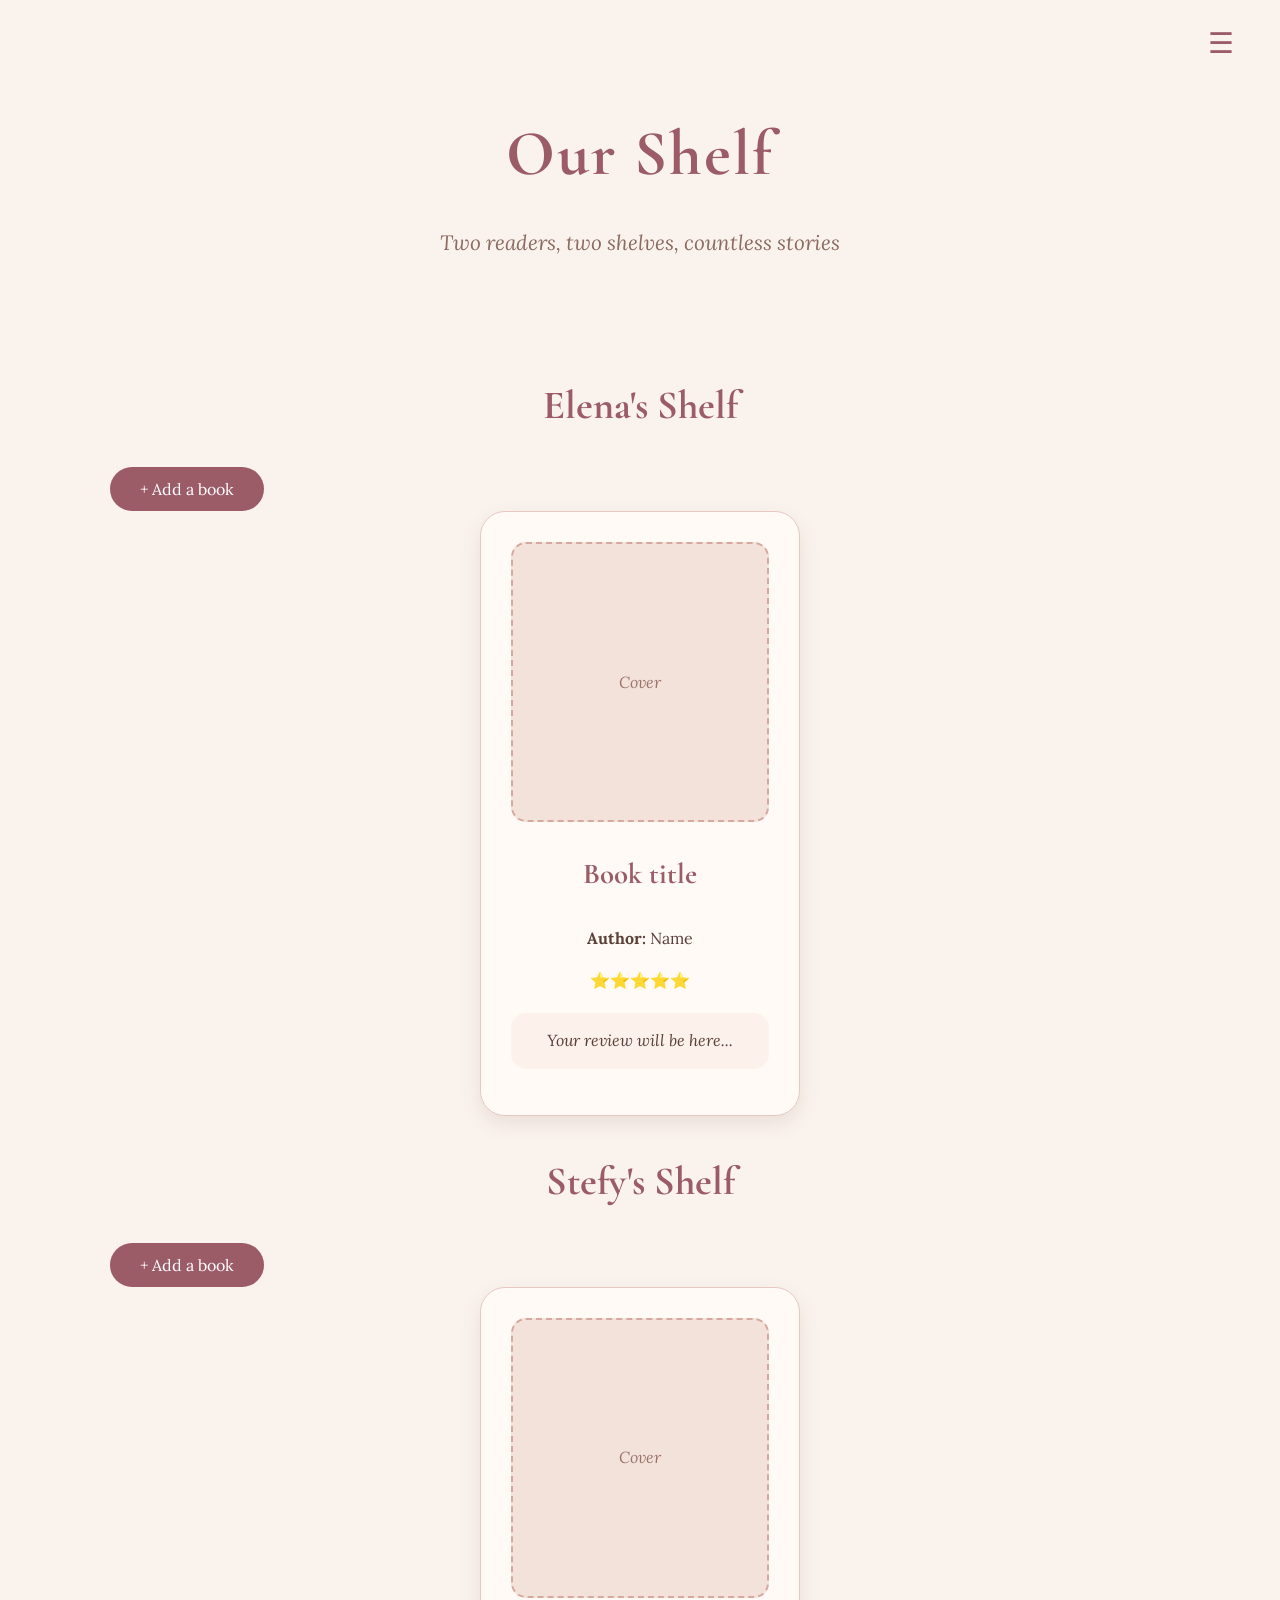
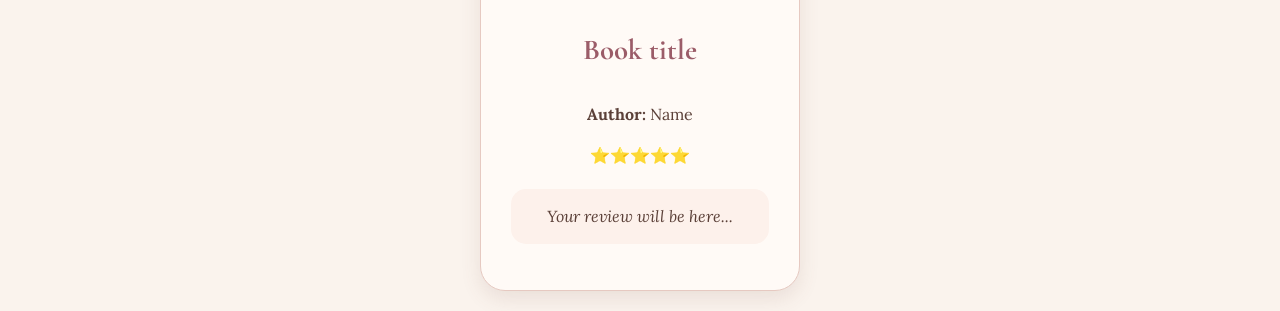
==== shelf.html @ e3ed8a99 "Fix formatting of meta charset tag in shelf.html" ====
<!DOCTYPE html>
<html lang="it">

<head>

    <meta charset="UTF-8"> 
    <meta name="viewport" content="width=device-width, initial-scale=1.0">

    <title>Our Shelf | The Secret Shelf</title>

    <link rel="stylesheet" href="style.css">

</head>


<body>


<nav class="dropdown-menu">

    <button class="menu-button">
        ☰
    </button>

    <div class="dropdown-content">

        <a href="index.html">Home</a>
        <a href="shelf.html">Shelf</a>
        <a href="#">The Rankings</a>
        <a href="#">Book Talks</a>
        <a href="#">TBR List</a>

    </div>

</nav>



<header class="hero">

    <h1>Our Shelf</h1>

    <p class="subtitle">
        Two readers, two shelves, countless stories
    </p>

</header>



<main>
<div class="shelves-container">


<section class="shelf-section">

    <h2>Elena's Shelf</h2>

    <button class="add-button">
        + Add a book
    </button>

    <div class="reading-container">

        <div class="book-card">

            <div class="cover-placeholder">
                Cover
            </div>

            <h3>Book title</h3>

            <p><strong>Author:</strong> Name</p>

            <p>⭐⭐⭐⭐⭐</p>

            <p class="notes">
                Your review will be here...
            </p>

        </div>

    </div>

</section>



<section class="shelf-section">

    <h2>Stefy's Shelf</h2>

    <button class="add-button">
        + Add a book
    </button>


    <div class="reading-container">

        <div class="book-card">

            <div class="cover-placeholder">
                Cover
            </div>

            <h3>Book title</h3>

            <p><strong>Author:</strong> Name</p>

            <p>⭐⭐⭐⭐⭐</p>

            <p class="notes">
                Your review will be here...
            </p>

        </div>

    </div>

</section>


</div>




</main>


</body>

</html>
---- style.css ----
/* THE SECRET SHELF - Main Style */

@import url('https://fonts.googleapis.com/css2?family=Cormorant+Garamond:wght@500;600;700&family=Lora:wght@400;500&display=swap');


* {
    box-sizing: border-box;
}


body {
    margin: 0;
    padding: 0;
    background-color: #faf3ed;
    color: #5b4038;
    font-family: 'Lora', serif;
    line-height: 1.6;
}


/* Titolo principale */

.hero {
    text-align: center;
    padding: 60px 20px 40px;
}


.hero h1 {
    font-family: 'Cormorant Garamond', serif;
    font-size: 4rem;
    color: #9b5c68;
    margin-bottom: 10px;
    letter-spacing: 2px;
}


.subtitle {
    font-size: 1.3rem;
    font-style: italic;
    color: #8b6b62;
}



/* Contenitore generale */

main {
    max-width: 1100px;
    margin: auto;
    padding: 20px;
}


/* Card generali */

.card,
.book-card {
    background-color: #fffaf6;
    border: 1px solid #e6c9c1;
    border-radius: 25px;
    padding: 30px;
    box-shadow: 0 8px 20px rgba(120, 80, 70, 0.12);
}


/* Introduzione */

.intro {
    text-align: center;
    margin-bottom: 50px;
    font-size: 1.1rem;
}



/* Titoli sezioni */

h2 {
    font-family: 'Cormorant Garamond', serif;
    text-align: center;
    color: #9b5c68;
    font-size: 2.5rem;
    margin-bottom: 30px;
}



/* Currently Reading */

.reading-container {
    display: flex;
    gap: 30px;
    justify-content: center;
    flex-wrap: wrap;
}


.book-card {
    width: 320px;
    text-align: center;
}


.book-card h3 {
    font-family: 'Cormorant Garamond', serif;
    color: #9b5c68;
    font-size: 1.8rem;
}


/* Spazio copertina */

.cover-placeholder {
    height: 280px;
    background-color: #f3e2da;
    border: 2px dashed #d5a9a0;
    border-radius: 15px;

    display: flex;
    align-items: center;
    justify-content: center;

    color: #9b756c;
    font-style: italic;

    margin-bottom: 20px;
}


/* Note libro */

.notes {
    margin-top: 20px;
    padding: 15px;
    background-color: #fdf1eb;
    border-radius: 15px;
    font-style: italic;
}



/* About Us */

.about {
    margin-top: 50px;
    min-height: 250px;
    text-align: center;
}


.empty-space {
    color: #a88b82;
    font-style: italic;
}



/* Mobile */

@media (max-width: 700px) {

    .hero h1 {
        font-size: 3rem;
    }

    .book-card {
        width: 100%;
    }

}

/* Dropdown Menu */

.dropdown-menu {
    position: absolute;
    top: 25px;
    right: 40px;
    z-index: 10;
}


.menu-button {
    background: none;
    border: none;

    font-size: 1.8rem;

    color: #9b5c68;
    cursor: pointer;

    transition: 0.3s;
}


.menu-button:hover {
    color: #c47b86;
    transform: scale(1.1);
}


.dropdown-content {
    display: none;
    position: absolute;

    right: 0;
    top: 35px;

    background-color: #fffaf6;

    border: 1px solid #e6c9c1;
    border-radius: 15px;

    padding: 15px;

    width: 180px;

    box-shadow: 0 8px 20px rgba(120, 80, 70, 0.12);
}


.dropdown-content a {
    display: block;

    text-decoration: none;

    font-family: 'Lora', serif;
    color: #6d5048;

    padding: 8px;

    transition: 0.3s;
}


.dropdown-content a:hover {
    color: #9b5c68;
    padding-left: 15px;
}


.dropdown-menu:hover .dropdown-content {
    display: block;
}

/* Add book button */

.add-section {
    text-align: center;
    margin-bottom: 40px;
}


.add-button {

    background-color: #9b5c68;
    color: white;

    border: none;
    border-radius: 25px;

    padding: 12px 30px;

    font-family: 'Lora', serif;
    font-size: 1rem;

    cursor: pointer;

    transition: 0.3s;
}


.add-button:hover {

    background-color: #c47b86;

    transform: translateY(-3px);

}
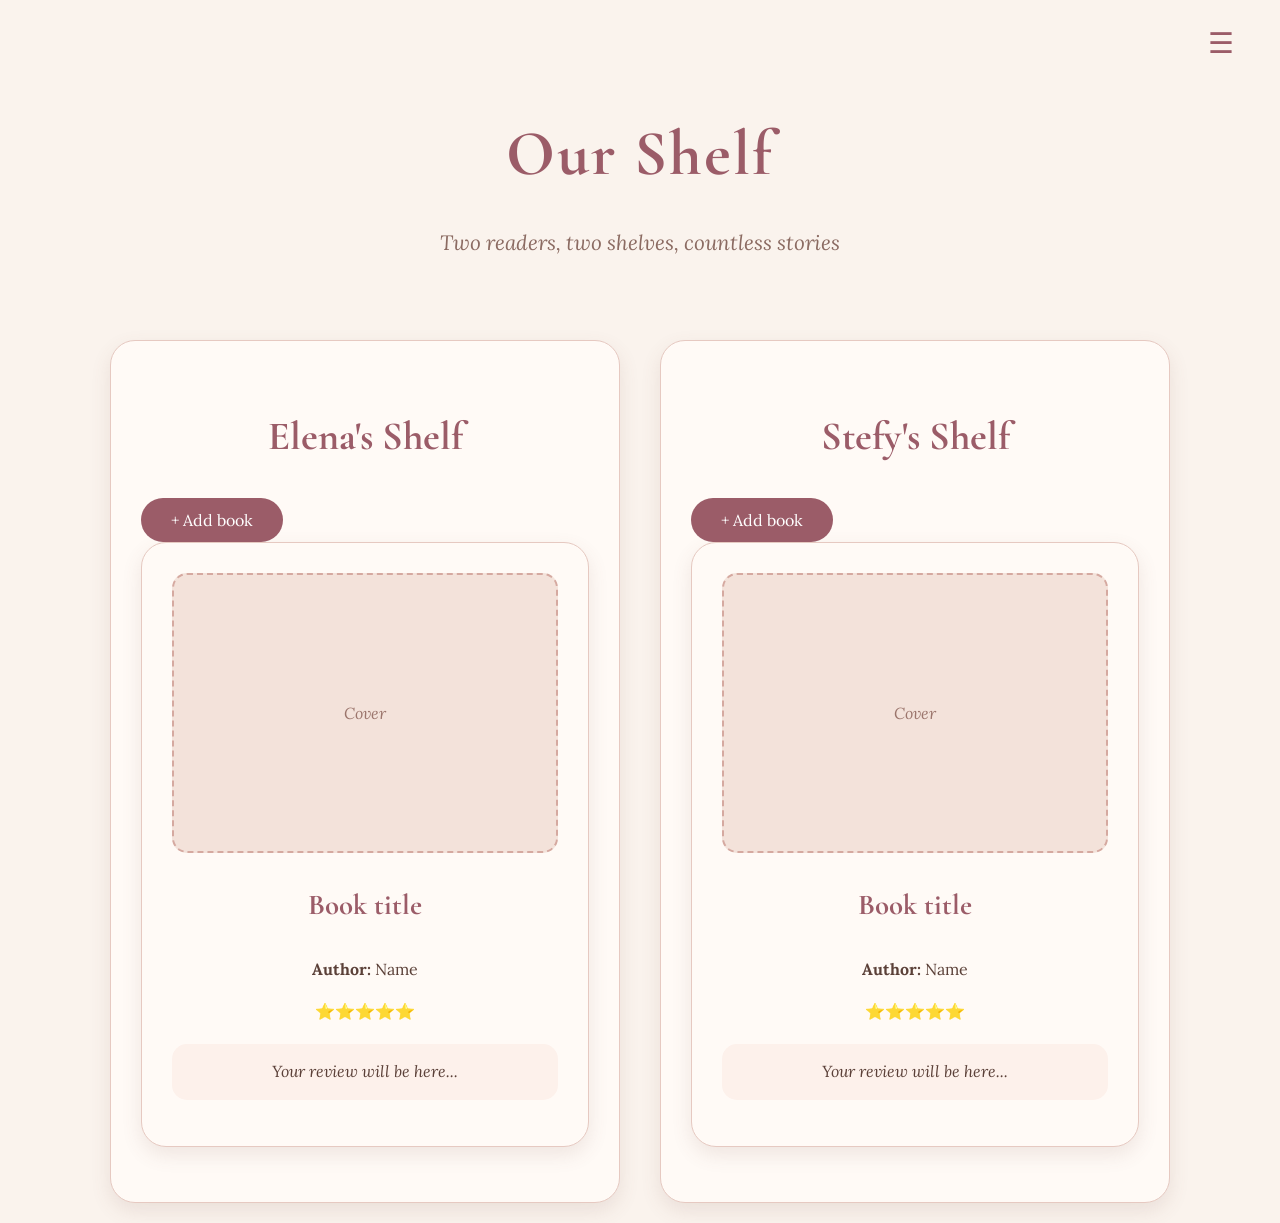
==== commit 7fdd5993: "Update shelf.html for better structure and accessibility Refactor HTML structure and improve accessi" ====
--- a/shelf.html
+++ b/shelf.html
@@ -1,134 +1,192 @@
+
 <!DOCTYPE html>
 <html lang="it">
-
 <head>
-
-    <meta charset="UTF-8"> 
+    <meta charset="UTF-8">
     <meta name="viewport" content="width=device-width, initial-scale=1.0">
-
     <title>Our Shelf | The Secret Shelf</title>
-
     <link rel="stylesheet" href="style.css">
-
 </head>
-
 
 <body>
 
-
 <nav class="dropdown-menu">
-
-    <button class="menu-button">
-        ☰
-    </button>
-
+    <button class="menu-button" aria-label="Open menu">☰</button>
     <div class="dropdown-content">
-
         <a href="index.html">Home</a>
         <a href="shelf.html">Shelf</a>
         <a href="#">The Rankings</a>
         <a href="#">Book Talks</a>
         <a href="#">TBR List</a>
+    </div>
+</nav>
+
+<header class="hero">
+    <h1>Our Shelf</h1>
+    <p class="subtitle">Two readers, two shelves, countless stories</p>
+</header>
+
+<main>
+    <div class="shelves-container">
+
+        <!-- ELENA -->
+        <section class="shelf-section">
+            <h2>Elena's Shelf</h2>
+
+            <button class="add-button" type="button">+ Add book</button>
+
+            <form class="book-form" hidden>
+                <h3>Add a new book</h3>
+
+                <label>Book title
+                    <input name="title" type="text" required placeholder="Enter the title">
+                </label>
+
+                <label>Author
+                    <input name="author" type="text" required placeholder="Enter the author">
+                </label>
+
+                <label>Rating (1–5)
+                    <select name="rating" required>
+                        <option value="5" selected>5 stars</option>
+                        <option value="4">4 stars</option>
+                        <option value="3">3 stars</option>
+                        <option value="2">2 stars</option>
+                        <option value="1">1 star</option>
+                    </select>
+                </label>
+
+                <label>Your review
+                    <textarea name="review" rows="3" placeholder="What did you think of the book?"></textarea>
+                </label>
+
+                <div class="form-buttons">
+                    <button type="submit" class="add-button">Save book</button>
+                    <button type="button" class="cancel-button">Cancel</button>
+                </div>
+            </form>
+
+            <div class="reading-container">
+                <div class="book-card">
+                    <div class="cover-placeholder">Cover</div>
+                    <h3>Book title</h3>
+                    <p><strong>Author:</strong> Name</p>
+                    <p>⭐⭐⭐⭐⭐</p>
+                    <p class="notes">Your review will be here...</p>
+                </div>
+            </div>
+        </section>
+
+        <!-- STEFY -->
+        <section class="shelf-section">
+            <h2>Stefy's Shelf</h2>
+
+            <button class="add-button" type="button">+ Add book</button>
+
+            <form class="book-form" hidden>
+                <h3>Add a new book</h3>
+
+                <label>Book title
+                    <input name="title" type="text" required placeholder="Enter the title">
+                </label>
+
+                <label>Author
+                    <input name="author" type="text" required placeholder="Enter the author">
+                </label>
+
+                <label>Rating (1–5)
+                    <select name="rating" required>
+                        <option value="5" selected>5 stars</option>
+                        <option value="4">4 stars</option>
+                        <option value="3">3 stars</option>
+                        <option value="2">2 stars</option>
+                        <option value="1">1 star</option>
+                    </select>
+                </label>
+
+                <label>Your review
+                    <textarea name="review" rows="3" placeholder="What did you think of the book?"></textarea>
+                </label>
+
+                <div class="form-buttons">
+                    <button type="submit" class="add-button">Save book</button>
+                    <button type="button" class="cancel-button">Cancel</button>
+                </div>
+            </form>
+
+            <div class="reading-container">
+                <div class="book-card">
+                    <div class="cover-placeholder">Cover</div>
+                    <h3>Book title</h3>
+                    <p><strong>Author:</strong> Name</p>
+                    <p>⭐⭐⭐⭐⭐</p>
+                    <p class="notes">Your review will be here...</p>
+                </div>
+            </div>
+        </section>
 
     </div>
-
-</nav>
-
-
-
-<header class="hero">
-
-    <h1>Our Shelf</h1>
-
-    <p class="subtitle">
-        Two readers, two shelves, countless stories
-    </p>
-
-</header>
-
-
-
-<main>
-<div class="shelves-container">
-
-
-<section class="shelf-section">
-
-    <h2>Elena's Shelf</h2>
-
-    <button class="add-button">
-        + Add a book
-    </button>
-
-    <div class="reading-container">
-
-        <div class="book-card">
-
-            <div class="cover-placeholder">
-                Cover
-            </div>
-
-            <h3>Book title</h3>
-
-            <p><strong>Author:</strong> Name</p>
-
-            <p>⭐⭐⭐⭐⭐</p>
-
-            <p class="notes">
-                Your review will be here...
-            </p>
-
-        </div>
-
-    </div>
-
-</section>
-
-
-
-<section class="shelf-section">
-
-    <h2>Stefy's Shelf</h2>
-
-    <button class="add-button">
-        + Add a book
-    </button>
-
-
-    <div class="reading-container">
-
-        <div class="book-card">
-
-            <div class="cover-placeholder">
-                Cover
-            </div>
-
-            <h3>Book title</h3>
-
-            <p><strong>Author:</strong> Name</p>
-
-            <p>⭐⭐⭐⭐⭐</p>
-
-            <p class="notes">
-                Your review will be here...
-            </p>
-
-        </div>
-
-    </div>
-
-</section>
-
-
-</div>
-
-
-
-
 </main>
 
+<script>
+document.querySelectorAll(".shelf-section").forEach(function(shelf) {
+    const addButton = shelf.querySelector(".add-button");
+    const form = shelf.querySelector(".book-form");
+    const cancelButton = shelf.querySelector(".cancel-button");
+    const readingContainer = shelf.querySelector(".reading-container");
+
+    addButton.addEventListener("click", function() {
+        form.hidden = !form.hidden;
+    });
+
+    cancelButton.addEventListener("click", function() {
+        form.reset();
+        form.hidden = true;
+    });
+
+    form.addEventListener("submit", function(event) {
+        event.preventDefault();
+
+        const title = form.elements.title.value.trim();
+        const author = form.elements.author.value.trim();
+        const rating = Number(form.elements.rating.value);
+        const review = form.elements.review.value.trim();
+
+        if (!title || !author) return;
+
+        const card = document.createElement("div");
+        card.className = "book-card";
+
+        const cover = document.createElement("div");
+        cover.className = "cover-placeholder";
+        cover.textContent = "Cover";
+
+        const heading = document.createElement("h3");
+        heading.textContent = title;
+
+        const authorLine = document.createElement("p");
+        const authorLabel = document.createElement("strong");
+        authorLabel.textContent = "Author: ";
+        authorLine.append(authorLabel, document.createTextNode(author));
+
+        const stars = document.createElement("p");
+        stars.textContent = "⭐".repeat(rating);
+
+        const notes = document.createElement("p");
+        notes.className = "notes";
+        notes.textContent = review || "No review yet.";
+
+        card.append(cover, heading, authorLine, stars, notes);
+        readingContainer.appendChild(card);
+
+        form.reset();
+        form.hidden = true;
+    });
+});
+</script>
 
 </body>
+</html>
 
 </html>
 
--- a/style.css
+++ b/style.css
@@ -277,3 +277,56 @@
     transform: translateY(-3px);
 
 }
+
+/* Personal shelves layout */
+
+.shelves-container {
+
+    display: flex;
+    gap: 40px;
+    align-items: flex-start;
+
+}
+
+
+.shelf-section {
+
+    flex: 1;
+
+    background-color: #fffaf6;
+
+    border: 1px solid #e6c9c1;
+
+    border-radius: 25px;
+
+    padding: 30px;
+
+    box-shadow: 0 8px 20px rgba(120, 80, 70, 0.12);
+
+}
+
+
+.shelf-section .reading-container {
+
+    display: block;
+
+}
+
+
+.shelf-section .book-card {
+
+    width: 100%;
+    margin-bottom: 25px;
+
+}
+
+
+@media (max-width: 800px) {
+
+    .shelves-container {
+
+        flex-direction: column;
+
+    }
+
+}
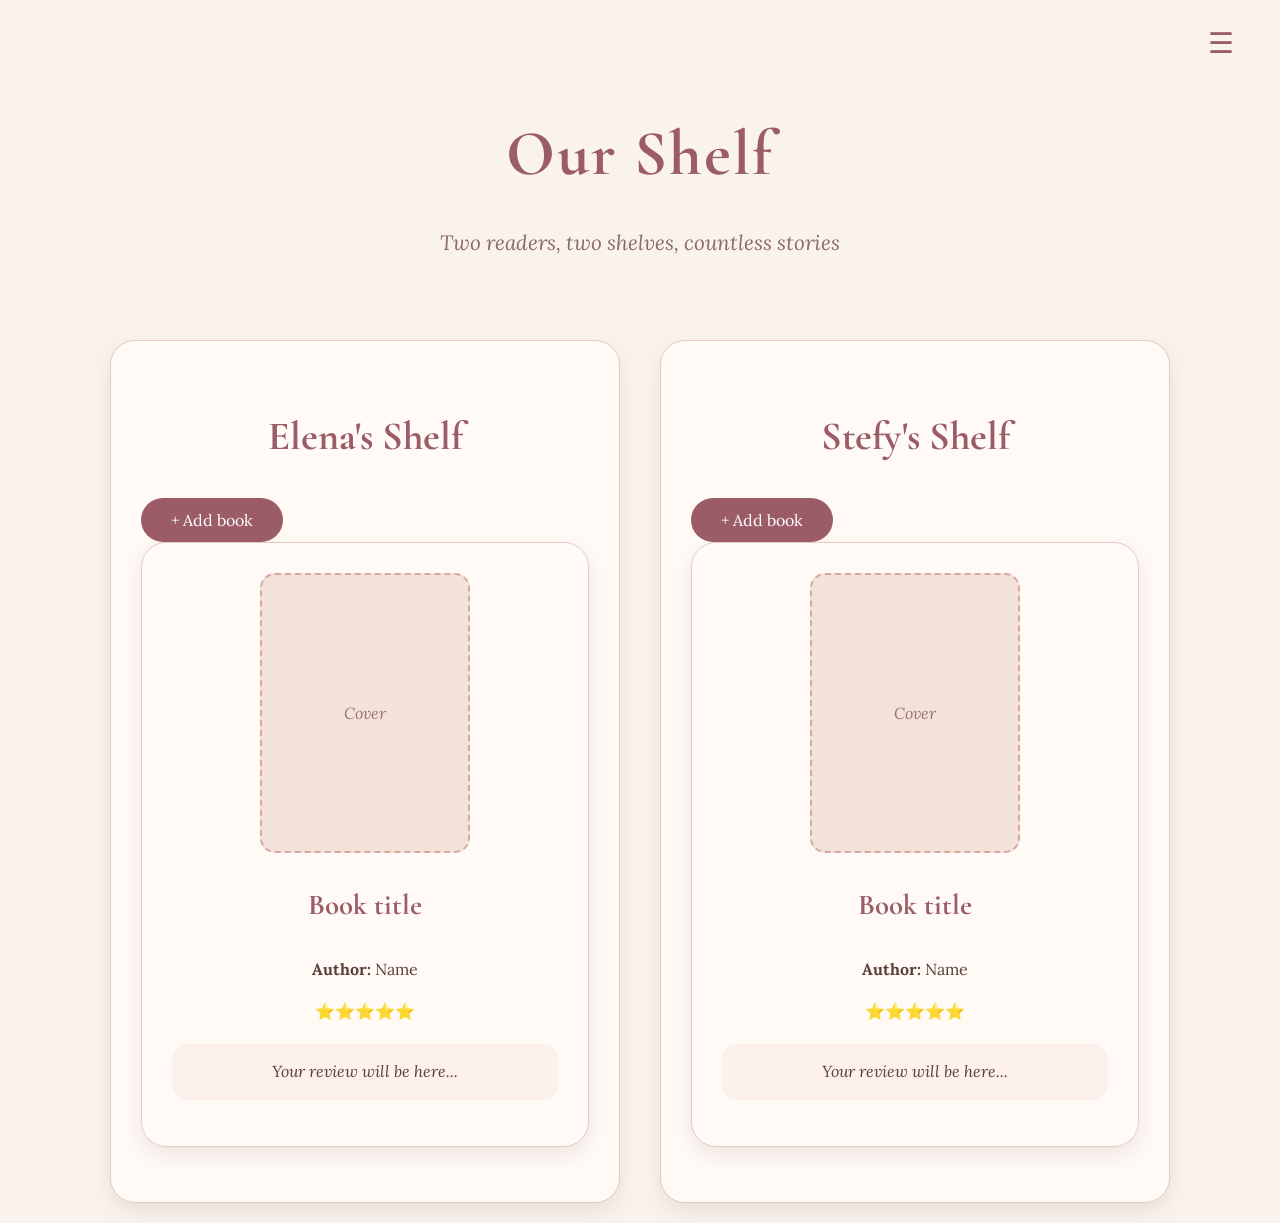
==== commit 87971a52: "Show form and focus title input on add button click" ====
--- a/shelf.html
+++ b/shelf.html
@@ -1,3 +1,4 @@
+
 
 <!DOCTYPE html>
 <html lang="it">
@@ -7,7 +8,6 @@
     <title>Our Shelf | The Secret Shelf</title>
     <link rel="stylesheet" href="style.css">
 </head>
-
 <body>
 
 <nav class="dropdown-menu">
@@ -27,117 +27,122 @@
 </header>
 
 <main>
-    <div class="shelves-container">
-
-        <!-- ELENA -->
-        <section class="shelf-section">
-            <h2>Elena's Shelf</h2>
-
-            <button class="add-button" type="button">+ Add book</button>
-
-            <form class="book-form" hidden>
-                <h3>Add a new book</h3>
-
-                <label>Book title
-                    <input name="title" type="text" required placeholder="Enter the title">
-                </label>
-
-                <label>Author
-                    <input name="author" type="text" required placeholder="Enter the author">
-                </label>
-
-                <label>Rating (1–5)
-                    <select name="rating" required>
-                        <option value="5" selected>5 stars</option>
-                        <option value="4">4 stars</option>
-                        <option value="3">3 stars</option>
-                        <option value="2">2 stars</option>
-                        <option value="1">1 star</option>
-                    </select>
-                </label>
-
-                <label>Your review
-                    <textarea name="review" rows="3" placeholder="What did you think of the book?"></textarea>
-                </label>
-
-                <div class="form-buttons">
-                    <button type="submit" class="add-button">Save book</button>
-                    <button type="button" class="cancel-button">Cancel</button>
-                </div>
-            </form>
-
-            <div class="reading-container">
-                <div class="book-card">
-                    <div class="cover-placeholder">Cover</div>
-                    <h3>Book title</h3>
-                    <p><strong>Author:</strong> Name</p>
-                    <p>⭐⭐⭐⭐⭐</p>
-                    <p class="notes">Your review will be here...</p>
-                </div>
-            </div>
-        </section>
-
-        <!-- STEFY -->
-        <section class="shelf-section">
-            <h2>Stefy's Shelf</h2>
-
-            <button class="add-button" type="button">+ Add book</button>
-
-            <form class="book-form" hidden>
-                <h3>Add a new book</h3>
-
-                <label>Book title
-                    <input name="title" type="text" required placeholder="Enter the title">
-                </label>
-
-                <label>Author
-                    <input name="author" type="text" required placeholder="Enter the author">
-                </label>
-
-                <label>Rating (1–5)
-                    <select name="rating" required>
-                        <option value="5" selected>5 stars</option>
-                        <option value="4">4 stars</option>
-                        <option value="3">3 stars</option>
-                        <option value="2">2 stars</option>
-                        <option value="1">1 star</option>
-                    </select>
-                </label>
-
-                <label>Your review
-                    <textarea name="review" rows="3" placeholder="What did you think of the book?"></textarea>
-                </label>
-
-                <div class="form-buttons">
-                    <button type="submit" class="add-button">Save book</button>
-                    <button type="button" class="cancel-button">Cancel</button>
-                </div>
-            </form>
-
-            <div class="reading-container">
-                <div class="book-card">
-                    <div class="cover-placeholder">Cover</div>
-                    <h3>Book title</h3>
-                    <p><strong>Author:</strong> Name</p>
-                    <p>⭐⭐⭐⭐⭐</p>
-                    <p class="notes">Your review will be here...</p>
-                </div>
-            </div>
-        </section>
-
-    </div>
+<div class="shelves-container">
+
+    <section class="shelf-section">
+        <h2>Elena's Shelf</h2>
+        <button class="add-button" type="button">+ Add book</button>
+
+        <form class="book-form" hidden>
+            <h3>Add a new book</h3>
+
+            <label>Cover
+                <input name="cover" type="file" accept="image/*">
+            </label>
+
+            <label>Book title
+                <input name="title" type="text" required placeholder="Enter the title">
+            </label>
+
+            <label>Author
+                <input name="author" type="text" required placeholder="Enter the author">
+            </label>
+
+            <label>Rating
+                <select name="rating">
+                    <option value="5">⭐⭐⭐⭐⭐</option>
+                    <option value="4">⭐⭐⭐⭐</option>
+                    <option value="3">⭐⭐⭐</option>
+                    <option value="2">⭐⭐</option>
+                    <option value="1">⭐</option>
+                </select>
+            </label>
+
+            <label>Your review
+                <textarea name="review" rows="3" placeholder="Your review..."></textarea>
+            </label>
+
+            <div class="form-buttons">
+                <button type="submit" class="add-button">Save book</button>
+                <button type="button" class="cancel-button">Cancel</button>
+            </div>
+        </form>
+
+        <div class="reading-container">
+            <div class="book-card">
+                <div class="cover-placeholder">Cover</div>
+                <h3>Book title</h3>
+                <p><strong>Author:</strong> Name</p>
+                <p>⭐⭐⭐⭐⭐</p>
+                <p class="notes">Your review will be here...</p>
+            </div>
+        </div>
+    </section>
+
+    <section class="shelf-section">
+        <h2>Stefy's Shelf</h2>
+        <button class="add-button" type="button">+ Add book</button>
+
+        <form class="book-form" hidden>
+            <h3>Add a new book</h3>
+
+            <label>Cover
+                <input name="cover" type="file" accept="image/*">
+            </label>
+
+            <label>Book title
+                <input name="title" type="text" required placeholder="Enter the title">
+            </label>
+
+            <label>Author
+                <input name="author" type="text" required placeholder="Enter the author">
+            </label>
+
+            <label>Rating
+                <select name="rating">
+                    <option value="5">⭐⭐⭐⭐⭐</option>
+                    <option value="4">⭐⭐⭐⭐</option>
+                    <option value="3">⭐⭐⭐</option>
+                    <option value="2">⭐⭐</option>
+                    <option value="1">⭐</option>
+                </select>
+            </label>
+
+            <label>Your review
+                <textarea name="review" rows="3" placeholder="Your review..."></textarea>
+            </label>
+
+            <div class="form-buttons">
+                <button type="submit" class="add-button">Save book</button>
+                <button type="button" class="cancel-button">Cancel</button>
+            </div>
+        </form>
+
+        <div class="reading-container">
+            <div class="book-card">
+                <div class="cover-placeholder">Cover</div>
+                <h3>Book title</h3>
+                <p><strong>Author:</strong> Name</p>
+                <p>⭐⭐⭐⭐⭐</p>
+                <p class="notes">Your review will be here...</p>
+            </div>
+        </div>
+    </section>
+
+</div>
 </main>
 
 <script>
 document.querySelectorAll(".shelf-section").forEach(function(shelf) {
-    const addButton = shelf.querySelector(".add-button");
+    const addButton = shelf.querySelector(":scope > .add-button");
     const form = shelf.querySelector(".book-form");
-    const cancelButton = shelf.querySelector(".cancel-button");
+    const cancelButton = form.querySelector(".cancel-button");
     const readingContainer = shelf.querySelector(".reading-container");
 
     addButton.addEventListener("click", function() {
-        form.hidden = !form.hidden;
-    });
+    form.hidden = false;
+    form.querySelector('input[name="title"]').focus();
+});
 
     cancelButton.addEventListener("click", function() {
         form.reset();
@@ -151,36 +156,64 @@
         const author = form.elements.author.value.trim();
         const rating = Number(form.elements.rating.value);
         const review = form.elements.review.value.trim();
+        const file = form.elements.cover.files[0];
 
         if (!title || !author) return;
 
-        const card = document.createElement("div");
-        card.className = "book-card";
-
-        const cover = document.createElement("div");
-        cover.className = "cover-placeholder";
-        cover.textContent = "Cover";
-
-        const heading = document.createElement("h3");
-        heading.textContent = title;
-
-        const authorLine = document.createElement("p");
-        const authorLabel = document.createElement("strong");
-        authorLabel.textContent = "Author: ";
-        authorLine.append(authorLabel, document.createTextNode(author));
-
-        const stars = document.createElement("p");
-        stars.textContent = "⭐".repeat(rating);
-
-        const notes = document.createElement("p");
-        notes.className = "notes";
-        notes.textContent = review || "No review yet.";
-
-        card.append(cover, heading, authorLine, stars, notes);
-        readingContainer.appendChild(card);
-
-        form.reset();
-        form.hidden = true;
+        function createBookCard(coverUrl) {
+            const card = document.createElement("div");
+            card.className = "book-card";
+
+            const cover = document.createElement("div");
+            cover.className = "cover-placeholder";
+
+            if (coverUrl) {
+                const img = document.createElement("img");
+                img.src = coverUrl;
+                img.alt = "Cover of " + title;
+                cover.textContent = "";
+                cover.appendChild(img);
+            } else {
+                cover.textContent = "Cover";
+            }
+
+            const heading = document.createElement("h3");
+            heading.textContent = title;
+
+            const authorLine = document.createElement("p");
+            const label = document.createElement("strong");
+            label.textContent = "Author: ";
+            authorLine.append(label, document.createTextNode(author));
+
+            const stars = document.createElement("p");
+            stars.textContent = "⭐".repeat(rating);
+
+            const notes = document.createElement("p");
+            notes.className = "notes";
+            notes.textContent = review || "Your review will be here...";
+
+            card.append(cover, heading, authorLine, stars, notes);
+            readingContainer.appendChild(card);
+        }
+
+        if (file) {
+            if (!file.type.startsWith("image/")) {
+                alert("Please choose an image for the cover.");
+                return;
+            }
+
+            const reader = new FileReader();
+            reader.onload = function() {
+                createBookCard(reader.result);
+                form.reset();
+                form.hidden = true;
+            };
+            reader.readAsDataURL(file);
+        } else {
+            createBookCard(null);
+            form.reset();
+            form.hidden = true;
+        }
     });
 });
 </script>
@@ -188,6 +221,3 @@
 </body>
 </html>
 
-</html>
-
-
--- a/style.css
+++ b/style.css
@@ -330,3 +330,88 @@
     }
 
 }
+
+/* Add book form */
+
+.book-form {
+    background-color: #fdf1eb;
+    border: 1px solid #e6c9c1;
+    border-radius: 18px;
+    padding: 20px;
+    margin-bottom: 25px;
+}
+
+.book-form h3 {
+    font-family: 'Cormorant Garamond', serif;
+    color: #9b5c68;
+    text-align: center;
+    font-size: 1.6rem;
+    margin-top: 0;
+}
+
+.book-form label {
+    display: block;
+    margin-bottom: 15px;
+    font-size: 0.95rem;
+}
+
+.book-form input,
+.book-form select,
+.book-form textarea {
+    display: block;
+    width: 100%;
+    margin-top: 6px;
+    padding: 10px;
+    font-family: 'Lora', serif;
+    font-size: 0.95rem;
+    color: #5b4038;
+    background-color: #fffaf6;
+    border: 1px solid #e6c9c1;
+    border-radius: 10px;
+}
+
+.book-form textarea {
+    resize: vertical;
+}
+
+.form-buttons {
+    display: flex;
+    justify-content: center;
+    flex-wrap: wrap;
+    gap: 10px;
+}
+
+.cancel-button {
+    background: transparent;
+    color: #9b5c68;
+    border: 1px solid #d5a9a0;
+    border-radius: 25px;
+    padding: 12px 24px;
+    font-family: 'Lora', serif;
+    cursor: pointer;
+}
+
+.cancel-button:hover {
+    background-color: #f3e2da;
+}
+
+/* Book covers uploaded by the user */
+
+.shelf-section .cover-placeholder {
+    overflow: hidden;
+    width: 100%;
+    max-width: 210px;
+    height: 280px;
+    margin: 0 auto 20px;
+}
+
+.shelf-section .cover-placeholder img {
+    display: block;
+    width: 100%;
+    height: 100%;
+    object-fit: cover;
+}
+
+.book-form[hidden] {
+    display: none;
+}
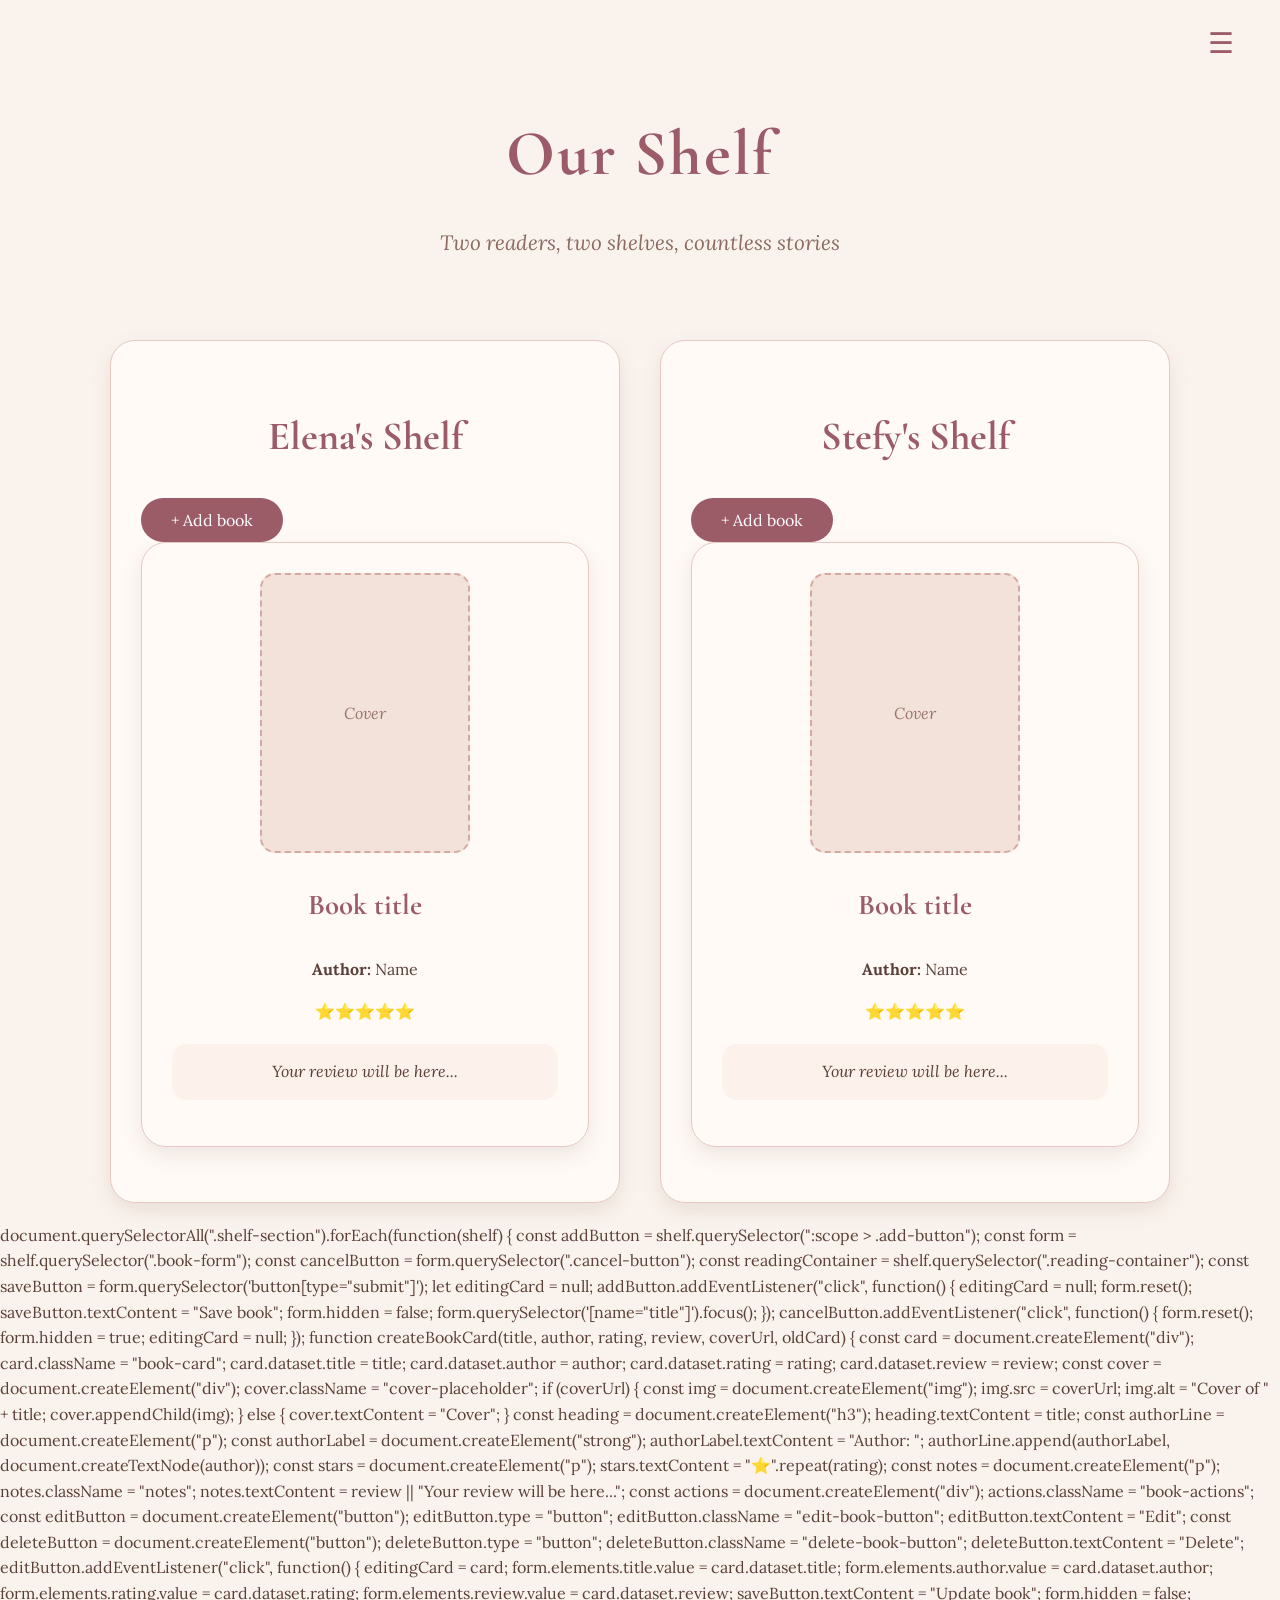
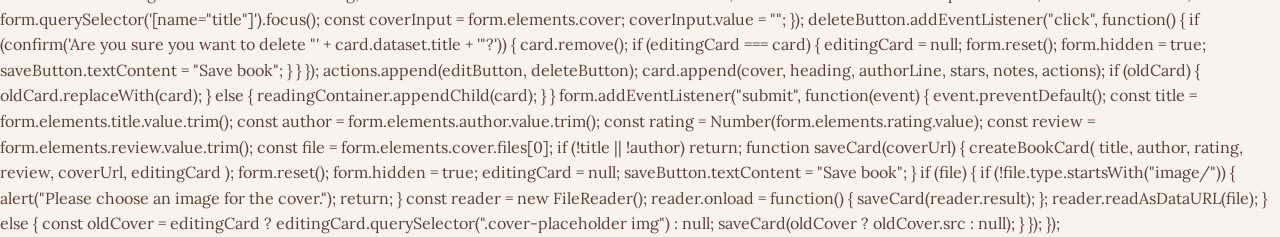
==== commit ca057a27: "Refactor book management functionality in shelf.html Refactor book card creation and editing logic i" ====
--- a/shelf.html
+++ b/shelf.html
@@ -132,22 +132,118 @@
 </div>
 </main>
 
-<script>
+
 document.querySelectorAll(".shelf-section").forEach(function(shelf) {
     const addButton = shelf.querySelector(":scope > .add-button");
     const form = shelf.querySelector(".book-form");
     const cancelButton = form.querySelector(".cancel-button");
     const readingContainer = shelf.querySelector(".reading-container");
+    const saveButton = form.querySelector('button[type="submit"]');
+
+    let editingCard = null;
 
     addButton.addEventListener("click", function() {
-    form.hidden = false;
-    form.querySelector('input[name="title"]').focus();
-});
+        editingCard = null;
+        form.reset();
+        saveButton.textContent = "Save book";
+        form.hidden = false;
+        form.querySelector('[name="title"]').focus();
+    });
 
     cancelButton.addEventListener("click", function() {
         form.reset();
         form.hidden = true;
+        editingCard = null;
     });
+
+    function createBookCard(title, author, rating, review, coverUrl, oldCard) {
+        const card = document.createElement("div");
+        card.className = "book-card";
+
+        card.dataset.title = title;
+        card.dataset.author = author;
+        card.dataset.rating = rating;
+        card.dataset.review = review;
+
+        const cover = document.createElement("div");
+        cover.className = "cover-placeholder";
+
+        if (coverUrl) {
+            const img = document.createElement("img");
+            img.src = coverUrl;
+            img.alt = "Cover of " + title;
+            cover.appendChild(img);
+        } else {
+            cover.textContent = "Cover";
+        }
+
+        const heading = document.createElement("h3");
+        heading.textContent = title;
+
+        const authorLine = document.createElement("p");
+        const authorLabel = document.createElement("strong");
+        authorLabel.textContent = "Author: ";
+        authorLine.append(authorLabel, document.createTextNode(author));
+
+        const stars = document.createElement("p");
+        stars.textContent = "⭐".repeat(rating);
+
+        const notes = document.createElement("p");
+        notes.className = "notes";
+        notes.textContent = review || "Your review will be here...";
+
+        const actions = document.createElement("div");
+        actions.className = "book-actions";
+
+        const editButton = document.createElement("button");
+        editButton.type = "button";
+        editButton.className = "edit-book-button";
+        editButton.textContent = "Edit";
+
+        const deleteButton = document.createElement("button");
+        deleteButton.type = "button";
+        deleteButton.className = "delete-book-button";
+        deleteButton.textContent = "Delete";
+
+        editButton.addEventListener("click", function() {
+            editingCard = card;
+
+            form.elements.title.value = card.dataset.title;
+            form.elements.author.value = card.dataset.author;
+            form.elements.rating.value = card.dataset.rating;
+            form.elements.review.value = card.dataset.review;
+
+            saveButton.textContent = "Update book";
+            form.hidden = false;
+            form.querySelector('[name="title"]').focus();
+
+            const coverInput = form.elements.cover;
+            coverInput.value = "";
+        });
+
+        deleteButton.addEventListener("click", function() {
+            if (confirm('Are you sure you want to delete "' +
+                card.dataset.title + '"?')) {
+                card.remove();
+
+                if (editingCard === card) {
+                    editingCard = null;
+                    form.reset();
+                    form.hidden = true;
+                    saveButton.textContent = "Save book";
+                }
+            }
+        });
+
+        actions.append(editButton, deleteButton);
+        card.append(cover, heading, authorLine, stars, notes, actions);
+
+        if (oldCard) {
+            oldCard.replaceWith(card);
+        } else {
+            readingContainer.appendChild(card);
+        }
+    }
 
     form.addEventListener("submit", function(event) {
         event.preventDefault();
@@ -160,40 +256,20 @@
 
         if (!title || !author) return;
 
-        function createBookCard(coverUrl) {
-            const card = document.createElement("div");
-            card.className = "book-card";
-
-            const cover = document.createElement("div");
-            cover.className = "cover-placeholder";
-
-            if (coverUrl) {
-                const img = document.createElement("img");
-                img.src = coverUrl;
-                img.alt = "Cover of " + title;
-                cover.textContent = "";
-                cover.appendChild(img);
-            } else {
-                cover.textContent = "Cover";
-            }
-
-            const heading = document.createElement("h3");
-            heading.textContent = title;
-
-            const authorLine = document.createElement("p");
-            const label = document.createElement("strong");
-            label.textContent = "Author: ";
-            authorLine.append(label, document.createTextNode(author));
-
-            const stars = document.createElement("p");
-            stars.textContent = "⭐".repeat(rating);
-
-            const notes = document.createElement("p");
-            notes.className = "notes";
-            notes.textContent = review || "Your review will be here...";
-
-            card.append(cover, heading, authorLine, stars, notes);
-            readingContainer.appendChild(card);
+        function saveCard(coverUrl) {
+            createBookCard(
+                title,
+                author,
+                rating,
+                review,
+                coverUrl,
+                editingCard
+            );
+
+            form.reset();
+            form.hidden = true;
+            editingCard = null;
+            saveButton.textContent = "Save book";
         }
 
         if (file) {
@@ -203,20 +279,21 @@
             }
 
             const reader = new FileReader();
+
             reader.onload = function() {
-                createBookCard(reader.result);
-                form.reset();
-                form.hidden = true;
+                saveCard(reader.result);
             };
+
             reader.readAsDataURL(file);
         } else {
-            createBookCard(null);
-            form.reset();
-            form.hidden = true;
+            const oldCover = editingCard
+                ? editingCard.querySelector(".cover-placeholder img")
+                : null;
+
+            saveCard(oldCover ? oldCover.src : null);
         }
     });
 });
-</script>
 
 </body>
 </html>
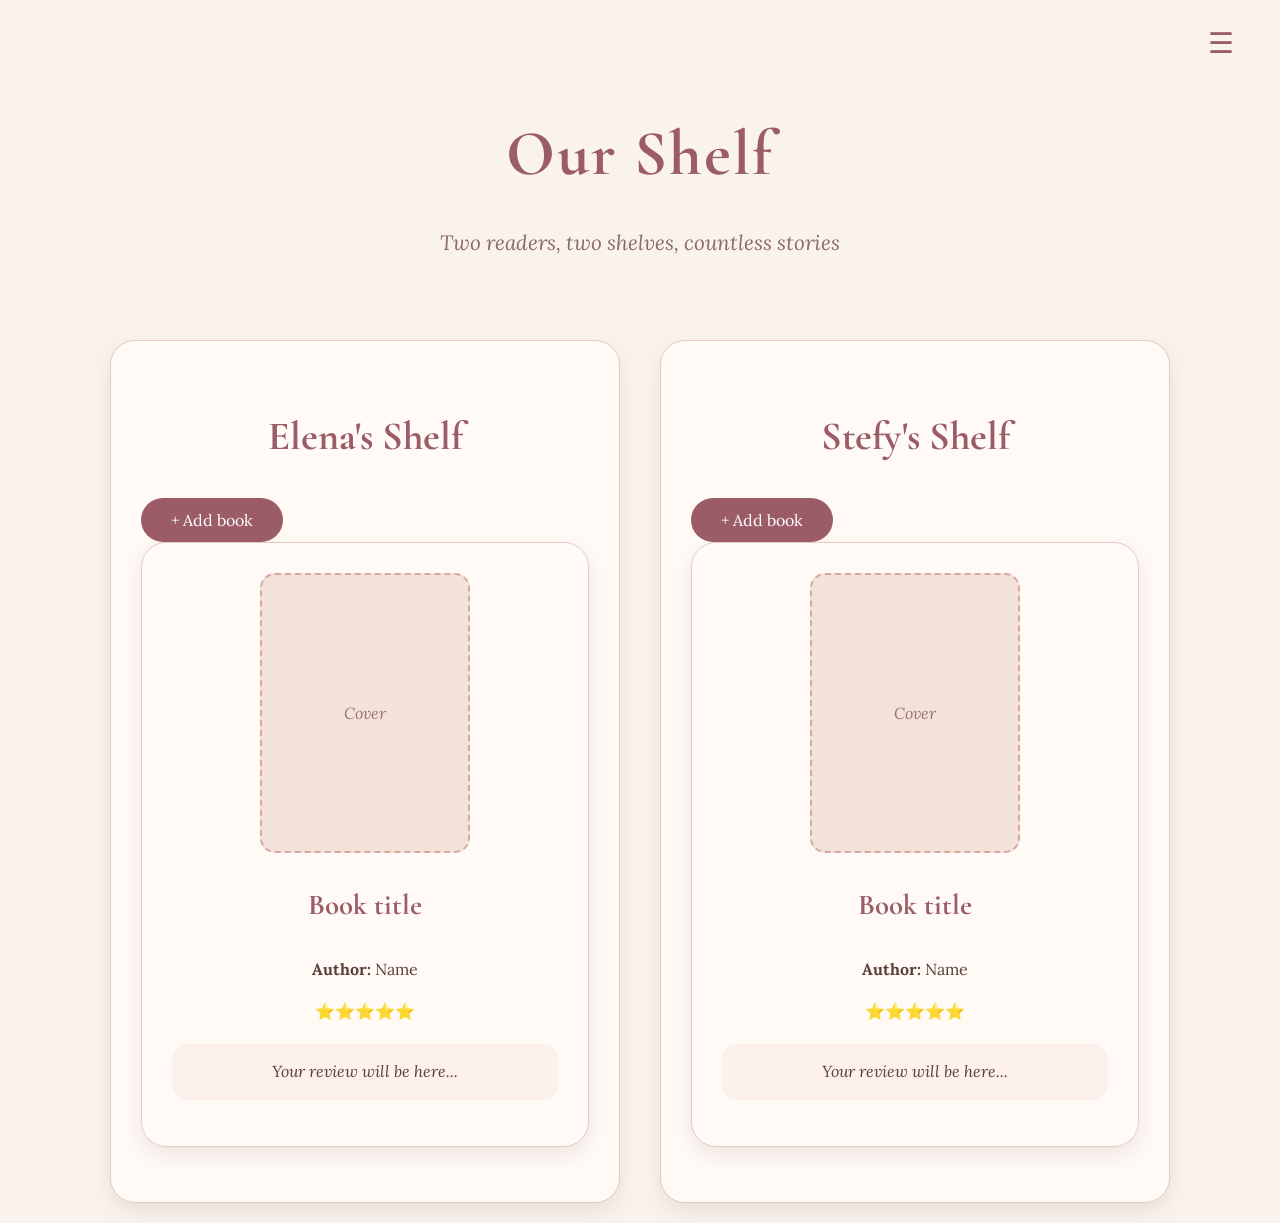
==== commit 82e255dc: "Refactor event listener syntax for consistency" ====
--- a/shelf.html
+++ b/shelf.html
@@ -131,9 +131,8 @@
 
 </div>
 </main>
-
-
-document.querySelectorAll(".shelf-section").forEach(function(shelf) {
+<script>
+document.querySelectorAll(".shelf-section").forEach(function (shelf) {
     const addButton = shelf.querySelector(":scope > .add-button");
     const form = shelf.querySelector(".book-form");
     const cancelButton = form.querySelector(".cancel-button");
@@ -142,18 +141,18 @@
 
     let editingCard = null;
 
-    addButton.addEventListener("click", function() {
+    addButton.addEventListener("click", function () {
         editingCard = null;
         form.reset();
         saveButton.textContent = "Save book";
         form.hidden = false;
-        form.querySelector('[name="title"]').focus();
     });
 
-    cancelButton.addEventListener("click", function() {
+    cancelButton.addEventListener("click", function () {
         form.reset();
         form.hidden = true;
         editingCard = null;
+        saveButton.textContent = "Save book";
     });
 
     function createBookCard(title, author, rating, review, coverUrl, oldCard) {
@@ -205,25 +204,23 @@
         deleteButton.className = "delete-book-button";
         deleteButton.textContent = "Delete";
 
-        editButton.addEventListener("click", function() {
+        editButton.addEventListener("click", function () {
             editingCard = card;
-
             form.elements.title.value = card.dataset.title;
             form.elements.author.value = card.dataset.author;
             form.elements.rating.value = card.dataset.rating;
             form.elements.review.value = card.dataset.review;
-
+            form.elements.cover.value = "";
             saveButton.textContent = "Update book";
             form.hidden = false;
-            form.querySelector('[name="title"]').focus();
-
-            const coverInput = form.elements.cover;
-            coverInput.value = "";
         });
 
-        deleteButton.addEventListener("click", function() {
-            if (confirm('Are you sure you want to delete "' +
-                card.dataset.title + '"?')) {
+        deleteButton.addEventListener("click", function () {
+            const confirmed = confirm(
+                'Are you sure you want to delete "' + card.dataset.title + '"?'
+            );
+
+            if (confirmed) {
                 card.remove();
 
                 if (editingCard === card) {
@@ -245,7 +242,7 @@
         }
     }
 
-    form.addEventListener("submit", function(event) {
+    form.addEventListener("submit", function (event) {
         event.preventDefault();
 
         const title = form.elements.title.value.trim();
@@ -254,7 +251,9 @@
         const review = form.elements.review.value.trim();
         const file = form.elements.cover.files[0];
 
-        if (!title || !author) return;
+        if (!title || !author) {
+            return;
+        }
 
         function saveCard(coverUrl) {
             createBookCard(
@@ -280,21 +279,26 @@
 
             const reader = new FileReader();
 
-            reader.onload = function() {
+            reader.onload = function () {
                 saveCard(reader.result);
             };
 
             reader.readAsDataURL(file);
         } else {
-            const oldCover = editingCard
+            const existingCover = editingCard
                 ? editingCard.querySelector(".cover-placeholder img")
                 : null;
 
-            saveCard(oldCover ? oldCover.src : null);
+            saveCard(existingCover ? existingCover.src : null);
         }
     });
 });
 
+
+
+});
+});
+</script>
 </body>
 </html>
 
--- a/style.css
+++ b/style.css
@@ -415,3 +415,41 @@
 .book-form[hidden] {
     display: none;
 }
+
+/* Edit and delete book buttons */
+
+.book-actions {
+    display: flex;
+    justify-content: center;
+    gap: 10px;
+    margin-top: 18px;
+    flex-wrap: wrap;
+}
+
+.edit-book-button,
+.delete-book-button {
+    padding: 8px 18px;
+    border-radius: 20px;
+    font-family: 'Lora', serif;
+    font-size: 0.9rem;
+    cursor: pointer;
+    transition: 0.2s ease;
+}
+
+.edit-book-button {
+    background-color: #f3e2da;
+    color: #9b5c68;
+    border: 1px solid #d5a9a0;
+}
+
+.delete-book-button {
+    background-color: #fffaf6;
+    color: #9b5c68;
+    border: 1px solid #e6c9c1;
+}
+
+.edit-book-button:hover,
+.delete-book-button:hover {
+    transform: translateY(-2px);
+    box-shadow: 0 4px 10px rgba(120, 80, 70, 0.12);
+}
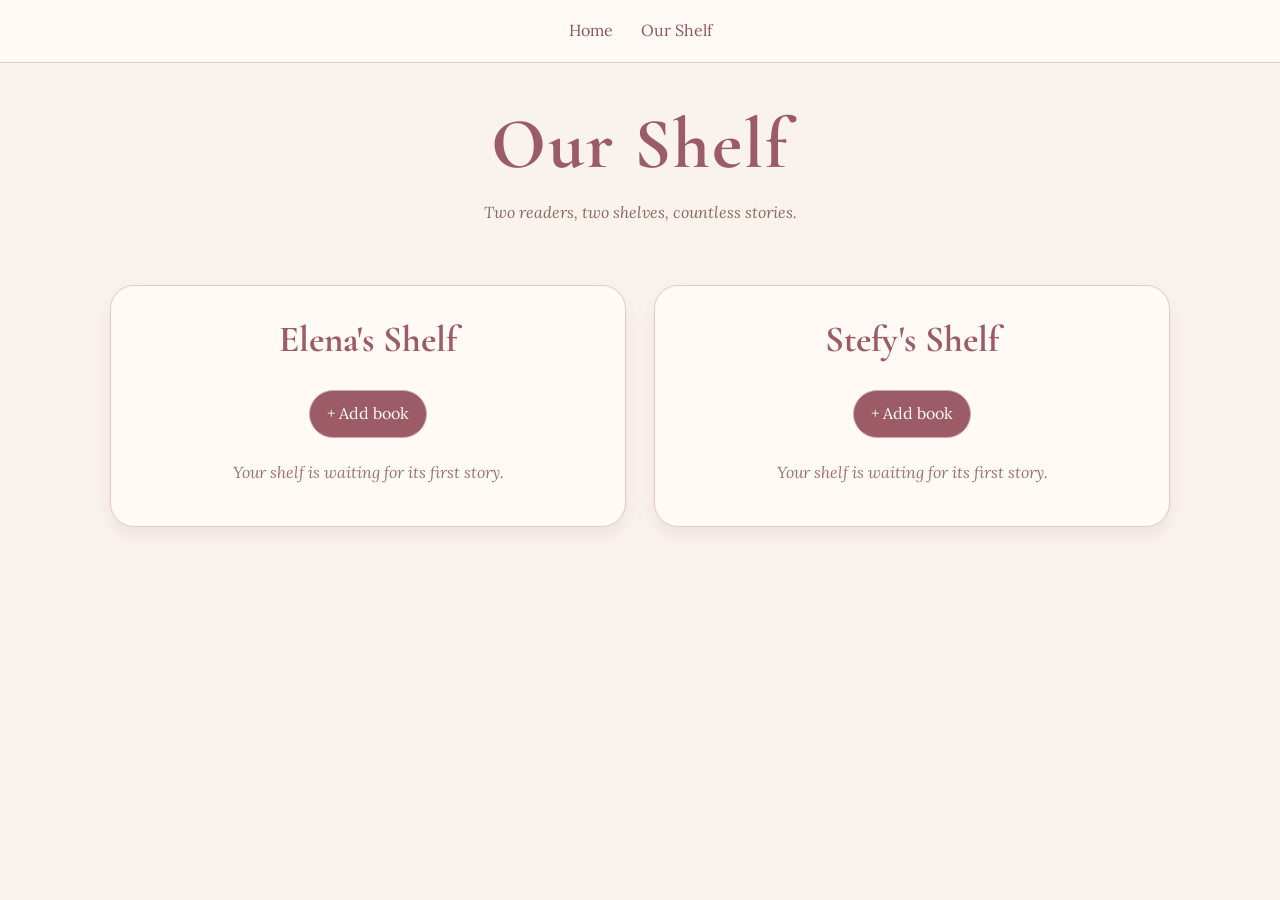
==== commit fb4c8169: "Refactor shelf.html for improved structure and styles" ====
--- a/shelf.html
+++ b/shelf.html
@@ -1,195 +1,554 @@
+
 
 
 <!DOCTYPE html>
-<html lang="it">
+<html lang="en">
 <head>
-    <meta charset="UTF-8">
-    <meta name="viewport" content="width=device-width, initial-scale=1.0">
-    <title>Our Shelf | The Secret Shelf</title>
-    <link rel="stylesheet" href="style.css">
+  <meta charset="UTF-8">
+  <meta name="viewport" content="width=device-width, initial-scale=1.0">
+  <title>Our Shelf | The Secret Shelf</title>
+  <link rel="stylesheet" href="style.css">
+
+  <link rel="preconnect" href="https://fonts.googleapis.com">
+  <link rel="preconnect" href="https://fonts.gstatic.com" crossorigin>
+  <link href="https://fonts.googleapis.com/css2?family=Cormorant+Garamond:wght@500;600;700&family=Lora:wght@400;500&display=swap" rel="stylesheet">
+
+  <style>
+    * { box-sizing: border-box; }
+
+    body {
+      margin: 0;
+      background: #faf3ed;
+      color: #5b4038;
+      font-family: 'Lora', serif;
+      line-height: 1.6;
+    }
+
+    .top-nav {
+      padding: 18px 24px;
+      text-align: center;
+      background: #fffaf6;
+      border-bottom: 1px solid #e6c9c1;
+    }
+
+    .top-nav a {
+      margin: 0 12px;
+      color: #8d5661;
+      text-decoration: none;
+    }
+
+    .top-nav a:hover { text-decoration: underline; }
+
+    .hero {
+      text-align: center;
+      padding: 42px 20px 24px;
+    }
+
+    .hero h1 {
+      margin: 0;
+      color: #9b5c68;
+      font-family: 'Cormorant Garamond', Georgia, serif;
+      font-size: clamp(3rem, 7vw, 4.5rem);
+      line-height: 1.1;
+    }
+
+    .hero p {
+      color: #8b6b62;
+      font-style: italic;
+    }
+
+    main {
+      width: min(1200px, 100%);
+      margin: auto;
+      padding: 20px;
+    }
+
+    .shelves-container {
+      display: grid;
+      grid-template-columns: repeat(2, minmax(0, 1fr));
+      gap: 28px;
+      align-items: start;
+    }
+
+    .shelf-section {
+      min-width: 0;
+      padding: 25px;
+      background: #fffaf6;
+      border: 1px solid #e6c9c1;
+      border-radius: 24px;
+      box-shadow: 0 8px 20px rgba(120, 80, 70, .10);
+    }
+
+    .shelf-section h2 {
+      margin: 0 0 20px;
+      color: #9b5c68;
+      text-align: center;
+      font-family: 'Cormorant Garamond', Georgia, serif;
+      font-size: 2.3rem;
+    }
+
+    button { font: inherit; }
+
+    .add-button, .save-button, .cancel-button,
+    .edit-book-button, .delete-book-button {
+      padding: 10px 17px;
+      border: 1px solid #d5a9a0;
+      border-radius: 30px;
+      cursor: pointer;
+      transition: .2s ease;
+    }
+
+    .add-button, .save-button {
+      background: #9b5c68;
+      color: #fffaf6;
+    }
+
+    .add-button {
+      display: block;
+      margin: 0 auto 22px;
+    }
+
+    .add-button:hover, .save-button:hover {
+      background: #824956;
+    }
+
+    .book-form[hidden] { display: none !important; }
+
+    .book-form {
+      margin-bottom: 25px;
+      padding: 20px;
+      background: #fdf1eb;
+      border: 1px solid #e6c9c1;
+      border-radius: 18px;
+    }
+
+    .book-form h3 {
+      margin: 0 0 15px;
+      color: #9b5c68;
+      font-family: 'Cormorant Garamond', Georgia, serif;
+      font-size: 1.8rem;
+    }
+
+    .book-form label {
+      display: block;
+      margin: 13px 0;
+      font-weight: 500;
+    }
+
+    .book-form input[type="text"],
+    .book-form select,
+    .book-form textarea {
+      display: block;
+      width: 100%;
+      margin-top: 6px;
+      padding: 11px;
+      border: 1px solid #d5a9a0;
+      border-radius: 10px;
+      background: #fffaf6;
+      color: #5b4038;
+      font: inherit;
+    }
+
+    .book-form input[type="file"] {
+      display: block;
+      width: 100%;
+      margin-top: 8px;
+      font: inherit;
+    }
+
+    .cover-preview {
+      width: min(100%, 220px);
+      aspect-ratio: 1 / 1;
+      margin: 15px auto;
+      overflow: hidden;
+      background: #f3e2da;
+      border: 2px dashed #d5a9a0;
+      border-radius: 12px;
+    }
+
+    .cover-preview[hidden] { display: none !important; }
+
+    .cover-preview img {
+      width: 100%;
+      height: 100%;
+      object-fit: contain;
+    }
+
+    .form-buttons, .book-actions {
+      display: flex;
+      justify-content: center;
+      flex-wrap: wrap;
+      gap: 9px;
+      margin-top: 16px;
+    }
+
+    .cancel-button, .edit-book-button {
+      background: #f3e2da;
+      color: #704b43;
+    }
+
+    .delete-book-button {
+      background: #fffaf6;
+      border-color: #c98d91;
+      color: #9b3f4d;
+    }
+
+    .add-button:hover, .save-button:hover,
+    .cancel-button:hover, .edit-book-button:hover,
+    .delete-book-button:hover {
+      transform: translateY(-1px);
+    }
+
+    .reading-container {
+      display: grid;
+      grid-template-columns: repeat(auto-fit, minmax(190px, 1fr));
+      gap: 18px;
+      align-items: stretch;
+    }
+
+    .book-card {
+      min-width: 0;
+      padding: 16px;
+      overflow-wrap: anywhere;
+      background: #fffaf6;
+      border: 1px solid #e6c9c1;
+      border-radius: 19px;
+      box-shadow: 0 5px 15px rgba(120, 80, 70, .08);
+      text-align: center;
+    }
+
+    .cover-placeholder {
+      display: flex;
+      width: 100%;
+      aspect-ratio: 1 / 1;
+      align-items: center;
+      justify-content: center;
+      margin-bottom: 14px;
+      overflow: hidden;
+      background: #f8eee8;
+      border: 2px dashed #d5a9a0;
+      border-radius: 12px;
+      color: #9b756c;
+      font-style: italic;
+    }
+
+    .cover-placeholder img {
+      display: block;
+      width: 100%;
+      height: 100%;
+      object-fit: contain;
+    }
+
+    .book-card h3 {
+      margin: 8px 0;
+      color: #9b5c68;
+      font-family: 'Cormorant Garamond', Georgia, serif;
+      font-size: 1.7rem;
+      line-height: 1.2;
+    }
+
+    .book-card p { margin: 9px 0; }
+
+    .book-rating {
+      color: #b47c38;
+      letter-spacing: 2px;
+    }
+
+    .notes {
+      padding: 12px;
+      background: #fdf1eb;
+      border-radius: 12px;
+      text-align: left;
+      white-space: pre-wrap;
+      overflow-wrap: anywhere;
+    }
+
+    .empty-message {
+      color: #9b756c;
+      text-align: center;
+      font-style: italic;
+    }
+
+    .empty-message[hidden] { display: none; }
+
+    @media (max-width: 760px) {
+      .shelves-container { grid-template-columns: 1fr; }
+      .shelf-section { padding: 18px; }
+      .top-nav a { display: inline-block; margin: 4px 8px; }
+    }
+  </style>
 </head>
+
 <body>
-
-<nav class="dropdown-menu">
-    <button class="menu-button" aria-label="Open menu">☰</button>
-    <div class="dropdown-content">
-        <a href="index.html">Home</a>
-        <a href="shelf.html">Shelf</a>
-        <a href="#">The Rankings</a>
-        <a href="#">Book Talks</a>
-        <a href="#">TBR List</a>
-    </div>
-</nav>
-
-<header class="hero">
+  <nav class="top-nav" aria-label="Main navigation">
+    <a href="index.html">Home</a>
+    <a href="shelf.html">Our Shelf</a>
+  </nav>
+
+  <header class="hero">
     <h1>Our Shelf</h1>
-    <p class="subtitle">Two readers, two shelves, countless stories</p>
-</header>
-
-<main>
-<div class="shelves-container">
-
-    <section class="shelf-section">
+    <p>Two readers, two shelves, countless stories.</p>
+  </header>
+
+  <main>
+    <div class="shelves-container">
+
+      <!-- ELENA'S SHELF -->
+      <section class="shelf-section" data-shelf="elena">
         <h2>Elena's Shelf</h2>
         <button class="add-button" type="button">+ Add book</button>
 
         <form class="book-form" hidden>
-            <h3>Add a new book</h3>
-
-            <label>Cover
-                <input name="cover" type="file" accept="image/*">
-            </label>
-
-            <label>Book title
-                <input name="title" type="text" required placeholder="Enter the title">
-            </label>
-
-            <label>Author
-                <input name="author" type="text" required placeholder="Enter the author">
-            </label>
-
-            <label>Rating
-                <select name="rating">
-                    <option value="5">⭐⭐⭐⭐⭐</option>
-                    <option value="4">⭐⭐⭐⭐</option>
-                    <option value="3">⭐⭐⭐</option>
-                    <option value="2">⭐⭐</option>
-                    <option value="1">⭐</option>
-                </select>
-            </label>
-
-            <label>Your review
-                <textarea name="review" rows="3" placeholder="Your review..."></textarea>
-            </label>
-
-            <div class="form-buttons">
-                <button type="submit" class="add-button">Save book</button>
-                <button type="button" class="cancel-button">Cancel</button>
-            </div>
+          <h3>Add a new book</h3>
+
+          <label>
+            Book cover
+            <input name="cover" type="file" accept="image/*">
+          </label>
+
+          <div class="cover-preview" hidden>
+            <img alt="Book cover preview">
+          </div>
+
+          <label>
+            Title *
+            <input name="title" type="text" required maxlength="160"
+                   placeholder="Book title">
+          </label>
+
+          <label>
+            Author *
+            <input name="author" type="text" required maxlength="120"
+                   placeholder="Author's name">
+          </label>
+
+          <label>
+            Rating
+            <select name="rating">
+              <option value="5">★★★★★</option>
+              <option value="4">★★★★☆</option>
+              <option value="3">★★★☆☆</option>
+              <option value="2">★★☆☆☆</option>
+              <option value="1">★☆☆☆☆</option>
+            </select>
+          </label>
+
+          <label>
+            Review
+            <textarea name="review" rows="4"
+                      placeholder="Write your thoughts about the book..."></textarea>
+          </label>
+
+          <div class="form-buttons">
+            <button class="save-button" type="submit">Save book</button>
+            <button class="cancel-button" type="button">Cancel</button>
+          </div>
         </form>
 
-        <div class="reading-container">
-            <div class="book-card">
-                <div class="cover-placeholder">Cover</div>
-                <h3>Book title</h3>
-                <p><strong>Author:</strong> Name</p>
-                <p>⭐⭐⭐⭐⭐</p>
-                <p class="notes">Your review will be here...</p>
-            </div>
-        </div>
-    </section>
-
-    <section class="shelf-section">
+        <div class="reading-container" aria-live="polite"></div>
+        <p class="empty-message">Your shelf is waiting for its first story.</p>
+      </section>
+
+      <!-- STEFY'S SHELF -->
+      <section class="shelf-section" data-shelf="stefy">
         <h2>Stefy's Shelf</h2>
         <button class="add-button" type="button">+ Add book</button>
 
         <form class="book-form" hidden>
-            <h3>Add a new book</h3>
-
-            <label>Cover
-                <input name="cover" type="file" accept="image/*">
-            </label>
-
-            <label>Book title
-                <input name="title" type="text" required placeholder="Enter the title">
-            </label>
-
-            <label>Author
-                <input name="author" type="text" required placeholder="Enter the author">
-            </label>
-
-            <label>Rating
-                <select name="rating">
-                    <option value="5">⭐⭐⭐⭐⭐</option>
-                    <option value="4">⭐⭐⭐⭐</option>
-                    <option value="3">⭐⭐⭐</option>
-                    <option value="2">⭐⭐</option>
-                    <option value="1">⭐</option>
-                </select>
-            </label>
-
-            <label>Your review
-                <textarea name="review" rows="3" placeholder="Your review..."></textarea>
-            </label>
-
-            <div class="form-buttons">
-                <button type="submit" class="add-button">Save book</button>
-                <button type="button" class="cancel-button">Cancel</button>
-            </div>
+          <h3>Add a new book</h3>
+
+          <label>
+            Book cover
+            <input name="cover" type="file" accept="image/*">
+          </label>
+
+          <div class="cover-preview" hidden>
+            <img alt="Book cover preview">
+          </div>
+
+          <label>
+            Title *
+            <input name="title" type="text" required maxlength="160"
+                   placeholder="Book title">
+          </label>
+
+          <label>
+            Author *
+            <input name="author" type="text" required maxlength="120"
+                   placeholder="Author's name">
+          </label>
+
+          <label>
+            Rating
+            <select name="rating">
+              <option value="5">★★★★★</option>
+              <option value="4">★★★★☆</option>
+              <option value="3">★★★☆☆</option>
+              <option value="2">★★☆☆☆</option>
+              <option value="1">★☆☆☆☆</option>
+            </select>
+          </label>
+
+          <label>
+            Review
+            <textarea name="review" rows="4"
+                      placeholder="Write your thoughts about the book..."></textarea>
+          </label>
+
+          <div class="form-buttons">
+            <button class="save-button" type="submit">Save book</button>
+            <button class="cancel-button" type="button">Cancel</button>
+          </div>
         </form>
 
-        <div class="reading-container">
-            <div class="book-card">
-                <div class="cover-placeholder">Cover</div>
-                <h3>Book title</h3>
-                <p><strong>Author:</strong> Name</p>
-                <p>⭐⭐⭐⭐⭐</p>
-                <p class="notes">Your review will be here...</p>
-            </div>
-        </div>
-    </section>
-
-</div>
-</main>
-<script>
-document.querySelectorAll(".shelf-section").forEach(function (shelf) {
-    const addButton = shelf.querySelector(":scope > .add-button");
-    const form = shelf.querySelector(".book-form");
-    const cancelButton = form.querySelector(".cancel-button");
-    const readingContainer = shelf.querySelector(".reading-container");
-    const saveButton = form.querySelector('button[type="submit"]');
-
-    let editingCard = null;
-
-    addButton.addEventListener("click", function () {
-        editingCard = null;
-        form.reset();
-        saveButton.textContent = "Save book";
-        form.hidden = false;
-    });
-
-    cancelButton.addEventListener("click", function () {
-        form.reset();
-        form.hidden = true;
-        editingCard = null;
-        saveButton.textContent = "Save book";
-    });
-
-    function createBookCard(title, author, rating, review, coverUrl, oldCard) {
-        const card = document.createElement("div");
+        <div class="reading-container" aria-live="polite"></div>
+        <p class="empty-message">Your shelf is waiting for its first story.</p>
+      </section>
+
+    </div>
+  </main>
+
+  <script>
+    (function () {
+      "use strict";
+
+      const STORAGE_KEY = "theSecretShelfBooks_v1";
+
+      function emptyShelves() {
+        return { elena: [], stefy: [] };
+      }
+
+      function loadBooks() {
+        try {
+          const stored = localStorage.getItem(STORAGE_KEY);
+          if (!stored) return emptyShelves();
+
+          const parsed = JSON.parse(stored);
+          return {
+            elena: Array.isArray(parsed.elena) ? parsed.elena : [],
+            stefy: Array.isArray(parsed.stefy) ? parsed.stefy : []
+          };
+        } catch (error) {
+          alert("Saved books could not be read. Your existing browser data has not been deleted.");
+          return emptyShelves();
+        }
+      }
+
+      let books = loadBooks();
+
+      function persistBooks() {
+        try {
+          localStorage.setItem(STORAGE_KEY, JSON.stringify(books));
+          return true;
+        } catch (error) {
+          alert(
+            "The books could not be saved in this browser. " +
+            "The cover image may be too large. Try a smaller image."
+          );
+          return false;
+        }
+      }
+
+      function newId() {
+        if (window.crypto && typeof window.crypto.randomUUID === "function") {
+          return window.crypto.randomUUID();
+        }
+        return String(Date.now()) + Math.random().toString(16).slice(2);
+      }
+
+      // Resize covers before saving, to reduce browser storage usage.
+      function prepareCover(file) {
+        return new Promise(function (resolve, reject) {
+          if (!file) {
+            resolve("");
+            return;
+          }
+
+          if (!file.type.startsWith("image/")) {
+            reject(new Error("Please select an image file."));
+            return;
+          }
+
+          const reader = new FileReader();
+
+          reader.onerror = function () {
+            reject(new Error("The image could not be read."));
+          };
+
+          reader.onload = function () {
+            const image = new Image();
+
+            image.onerror = function () {
+              reject(new Error("The selected image could not be opened."));
+            };
+
+            image.onload = function () {
+              const maxSize = 600;
+              const scale = Math.min(
+                1,
+                maxSize / Math.max(image.naturalWidth, image.naturalHeight)
+              );
+
+              const canvas = document.createElement("canvas");
+              canvas.width = Math.max(1, Math.round(image.naturalWidth * scale));
+              canvas.height = Math.max(1, Math.round(image.naturalHeight * scale));
+
+              const context = canvas.getContext("2d");
+              if (!context) {
+                reject(new Error("The image could not be processed."));
+                return;
+              }
+
+              context.fillStyle = "#fffaf6";
+              context.fillRect(0, 0, canvas.width, canvas.height);
+              context.drawImage(image, 0, 0, canvas.width, canvas.height);
+
+              try {
+                resolve(canvas.toDataURL("image/jpeg", 0.78));
+              } catch (error) {
+                reject(new Error("The image could not be prepared."));
+              }
+            };
+
+            image.src = reader.result;
+          };
+
+          reader.readAsDataURL(file);
+        });
+      }
+
+      function createBookCard(shelfKey, book) {
+        const card = document.createElement("article");
         card.className = "book-card";
-
-        card.dataset.title = title;
-        card.dataset.author = author;
-        card.dataset.rating = rating;
-        card.dataset.review = review;
 
         const cover = document.createElement("div");
         cover.className = "cover-placeholder";
 
-        if (coverUrl) {
-            const img = document.createElement("img");
-            img.src = coverUrl;
-            img.alt = "Cover of " + title;
-            cover.appendChild(img);
+        if (book.cover) {
+          const image = document.createElement("img");
+          image.src = book.cover;
+          image.alt = "Cover of " + book.title;
+          cover.appendChild(image);
         } else {
-            cover.textContent = "Cover";
+          cover.textContent = "Book cover";
         }
 
-        const heading = document.createElement("h3");
-        heading.textContent = title;
-
-        const authorLine = document.createElement("p");
-        const authorLabel = document.createElement("strong");
-        authorLabel.textContent = "Author: ";
-        authorLine.append(authorLabel, document.createTextNode(author));
-
-        const stars = document.createElement("p");
-        stars.textContent = "⭐".repeat(rating);
-
-        const notes = document.createElement("p");
-        notes.className = "notes";
-        notes.textContent = review || "Your review will be here...";
+        const title = document.createElement("h3");
+        title.textContent = book.title;
+
+        const author = document.createElement("p");
+        author.textContent = "by " + book.author;
+
+        const rating = document.createElement("p");
+        rating.className = "book-rating";
+        rating.textContent =
+          "★".repeat(Number(book.rating)) +
+          "☆".repeat(5 - Number(book.rating));
+        rating.setAttribute("aria-label", book.rating + " out of 5 stars");
+
+        const review = document.createElement("p");
+        review.className = "notes";
+        review.textContent = book.review || "No review added yet.";
 
         const actions = document.createElement("div");
         actions.className = "book-actions";
@@ -197,107 +556,219 @@
         const editButton = document.createElement("button");
         editButton.type = "button";
         editButton.className = "edit-book-button";
-        editButton.textContent = "Edit";
+        editButton.textContent = "✏️ Edit";
+        editButton.addEventListener("click", function () {
+          openForm(shelfKey, book.id);
+        });
 
         const deleteButton = document.createElement("button");
         deleteButton.type = "button";
         deleteButton.className = "delete-book-button";
-        deleteButton.textContent = "Delete";
-
-        editButton.addEventListener("click", function () {
-            editingCard = card;
-            form.elements.title.value = card.dataset.title;
-            form.elements.author.value = card.dataset.author;
-            form.elements.rating.value = card.dataset.rating;
-            form.elements.review.value = card.dataset.review;
-            form.elements.cover.value = "";
-            saveButton.textContent = "Update book";
-            form.hidden = false;
+        deleteButton.textContent = "🗑 Delete";
+        deleteButton.addEventListener("click", function () {
+          const confirmed = window.confirm(
+            'Are you sure you want to delete "' + book.title + '"?'
+          );
+
+          if (!confirmed) return;
+
+          const previousBooks = books[shelfKey];
+          books[shelfKey] = previousBooks.filter(function (item) {
+            return item.id !== book.id;
+          });
+
+          if (!persistBooks()) {
+            books[shelfKey] = previousBooks;
+            return;
+          }
+
+          renderShelf(shelfKey);
         });
 
-        deleteButton.addEventListener("click", function () {
-            const confirmed = confirm(
-                'Are you sure you want to delete "' + card.dataset.title + '"?'
-            );
-
-            if (confirmed) {
-                card.remove();
-
-                if (editingCard === card) {
-                    editingCard = null;
-                    form.reset();
-                    form.hidden = true;
-                    saveButton.textContent = "Save book";
-                }
+        actions.append(editButton, deleteButton);
+        card.append(cover, title, author, rating, review, actions);
+
+        return card;
+      }
+
+      function renderShelf(shelfKey) {
+        const shelf = document.querySelector(
+          '[data-shelf="' + shelfKey + '"]'
+        );
+
+        const container = shelf.querySelector(".reading-container");
+        const emptyMessage = shelf.querySelector(".empty-message");
+
+        container.replaceChildren();
+
+        books[shelfKey].forEach(function (book) {
+          container.appendChild(createBookCard(shelfKey, book));
+        });
+
+        emptyMessage.hidden = books[shelfKey].length > 0;
+      }
+
+      function openForm(shelfKey, bookId) {
+        const shelf = document.querySelector(
+          '[data-shelf="' + shelfKey + '"]'
+        );
+        const form = shelf.querySelector(".book-form");
+        const preview = form.querySelector(".cover-preview");
+        const previewImage = preview.querySelector("img");
+
+        form.reset();
+
+        const book = bookId
+          ? books[shelfKey].find(function (item) {
+              return item.id === bookId;
+            })
+          : null;
+
+        form.dataset.editingId = book ? book.id : "";
+
+        form.querySelector("h3").textContent =
+          book ? "Edit book" : "Add a new book";
+
+        form.querySelector('[type="submit"]').textContent =
+          book ? "Update book" : "Save book";
+
+        if (book) {
+          form.elements.title.value = book.title;
+          form.elements.author.value = book.author;
+          form.elements.rating.value = String(book.rating);
+          form.elements.review.value = book.review || "";
+
+          if (book.cover) {
+            previewImage.src = book.cover;
+            preview.hidden = false;
+          } else {
+            previewImage.removeAttribute("src");
+            preview.hidden = true;
+          }
+        } else {
+          previewImage.removeAttribute("src");
+          preview.hidden = true;
+        }
+
+        form.hidden = false;
+        form.scrollIntoView({ behavior: "smooth", block: "nearest" });
+        form.elements.title.focus();
+      }
+
+      document.querySelectorAll(".shelf-section").forEach(function (shelf) {
+        const shelfKey = shelf.dataset.shelf;
+        const form = shelf.querySelector(".book-form");
+        const coverInput = form.elements.cover;
+        const preview = form.querySelector(".cover-preview");
+        const previewImage = preview.querySelector("img");
+
+        shelf.querySelector(".add-button").addEventListener("click", function () {
+          openForm(shelfKey, null);
+        });
+
+        shelf.querySelector(".cancel-button").addEventListener("click", function () {
+          form.reset();
+          form.hidden = true;
+          form.dataset.editingId = "";
+          preview.hidden = true;
+          previewImage.removeAttribute("src");
+        });
+
+        coverInput.addEventListener("change", function () {
+          const file = coverInput.files && coverInput.files[0];
+
+          if (!file) return;
+
+          if (!file.type.startsWith("image/")) {
+            alert("Please choose an image file.");
+            coverInput.value = "";
+            return;
+          }
+
+          const reader = new FileReader();
+
+          reader.onload = function () {
+            previewImage.src = reader.result;
+            preview.hidden = false;
+          };
+
+          reader.readAsDataURL(file);
+        });
+
+        form.addEventListener("submit", async function (event) {
+          event.preventDefault();
+
+          const title = form.elements.title.value.trim();
+          const author = form.elements.author.value.trim();
+          const rating = Number(form.elements.rating.value);
+          const review = form.elements.review.value.trim();
+          const editingId = form.dataset.editingId;
+
+          if (!title || !author) {
+            alert("Please enter both the title and the author.");
+            return;
+          }
+
+          const existing = editingId
+            ? books[shelfKey].find(function (item) {
+                return item.id === editingId;
+              })
+            : null;
+
+          const saveButton = form.querySelector('[type="submit"]');
+          saveButton.disabled = true;
+
+          try {
+            const file = coverInput.files && coverInput.files[0];
+            const uploadedCover = file ? await prepareCover(file) : null;
+
+            const updatedBook = {
+              id: existing ? existing.id : newId(),
+              title: title,
+              author: author,
+              rating: rating,
+              review: review,
+              cover: uploadedCover !== null
+                ? uploadedCover
+                : (existing ? existing.cover : "")
+            };
+
+            const previousBooks = books[shelfKey].slice();
+
+            if (existing) {
+              books[shelfKey] = books[shelfKey].map(function (item) {
+                return item.id === existing.id ? updatedBook : item;
+              });
+            } else {
+              books[shelfKey].push(updatedBook);
             }
-        });
-
-        actions.append(editButton, deleteButton);
-        card.append(cover, heading, authorLine, stars, notes, actions);
-
-        if (oldCard) {
-            oldCard.replaceWith(card);
-        } else {
-            readingContainer.appendChild(card);
-        }
-    }
-
-    form.addEventListener("submit", function (event) {
-        event.preventDefault();
-
-        const title = form.elements.title.value.trim();
-        const author = form.elements.author.value.trim();
-        const rating = Number(form.elements.rating.value);
-        const review = form.elements.review.value.trim();
-        const file = form.elements.cover.files[0];
-
-        if (!title || !author) {
-            return;
-        }
-
-        function saveCard(coverUrl) {
-            createBookCard(
-                title,
-                author,
-                rating,
-                review,
-                coverUrl,
-                editingCard
-            );
+
+            if (!persistBooks()) {
+              books[shelfKey] = previousBooks;
+              return;
+            }
+
+            renderShelf(shelfKey);
 
             form.reset();
             form.hidden = true;
-            editingCard = null;
-            saveButton.textContent = "Save book";
-        }
-
-        if (file) {
-            if (!file.type.startsWith("image/")) {
-                alert("Please choose an image for the cover.");
-                return;
-            }
-
-            const reader = new FileReader();
-
-            reader.onload = function () {
-                saveCard(reader.result);
-            };
-
-            reader.readAsDataURL(file);
-        } else {
-            const existingCover = editingCard
-                ? editingCard.querySelector(".cover-placeholder img")
-                : null;
-
-            saveCard(existingCover ? existingCover.src : null);
-        }
-    });
-});
-
-
-
-});
-});
+            form.dataset.editingId = "";
+            preview.hidden = true;
+            previewImage.removeAttribute("src");
+          } catch (error) {
+            alert(error.message || "The book could not be saved. Please try again.");
+          } finally {
+            saveButton.disabled = false;
+          }
+        });
+
+        renderShelf(shelfKey);
+      });
+    })();
+  </script>
+</body>
+</html>
+
 </script>
 </body>
 </html>
